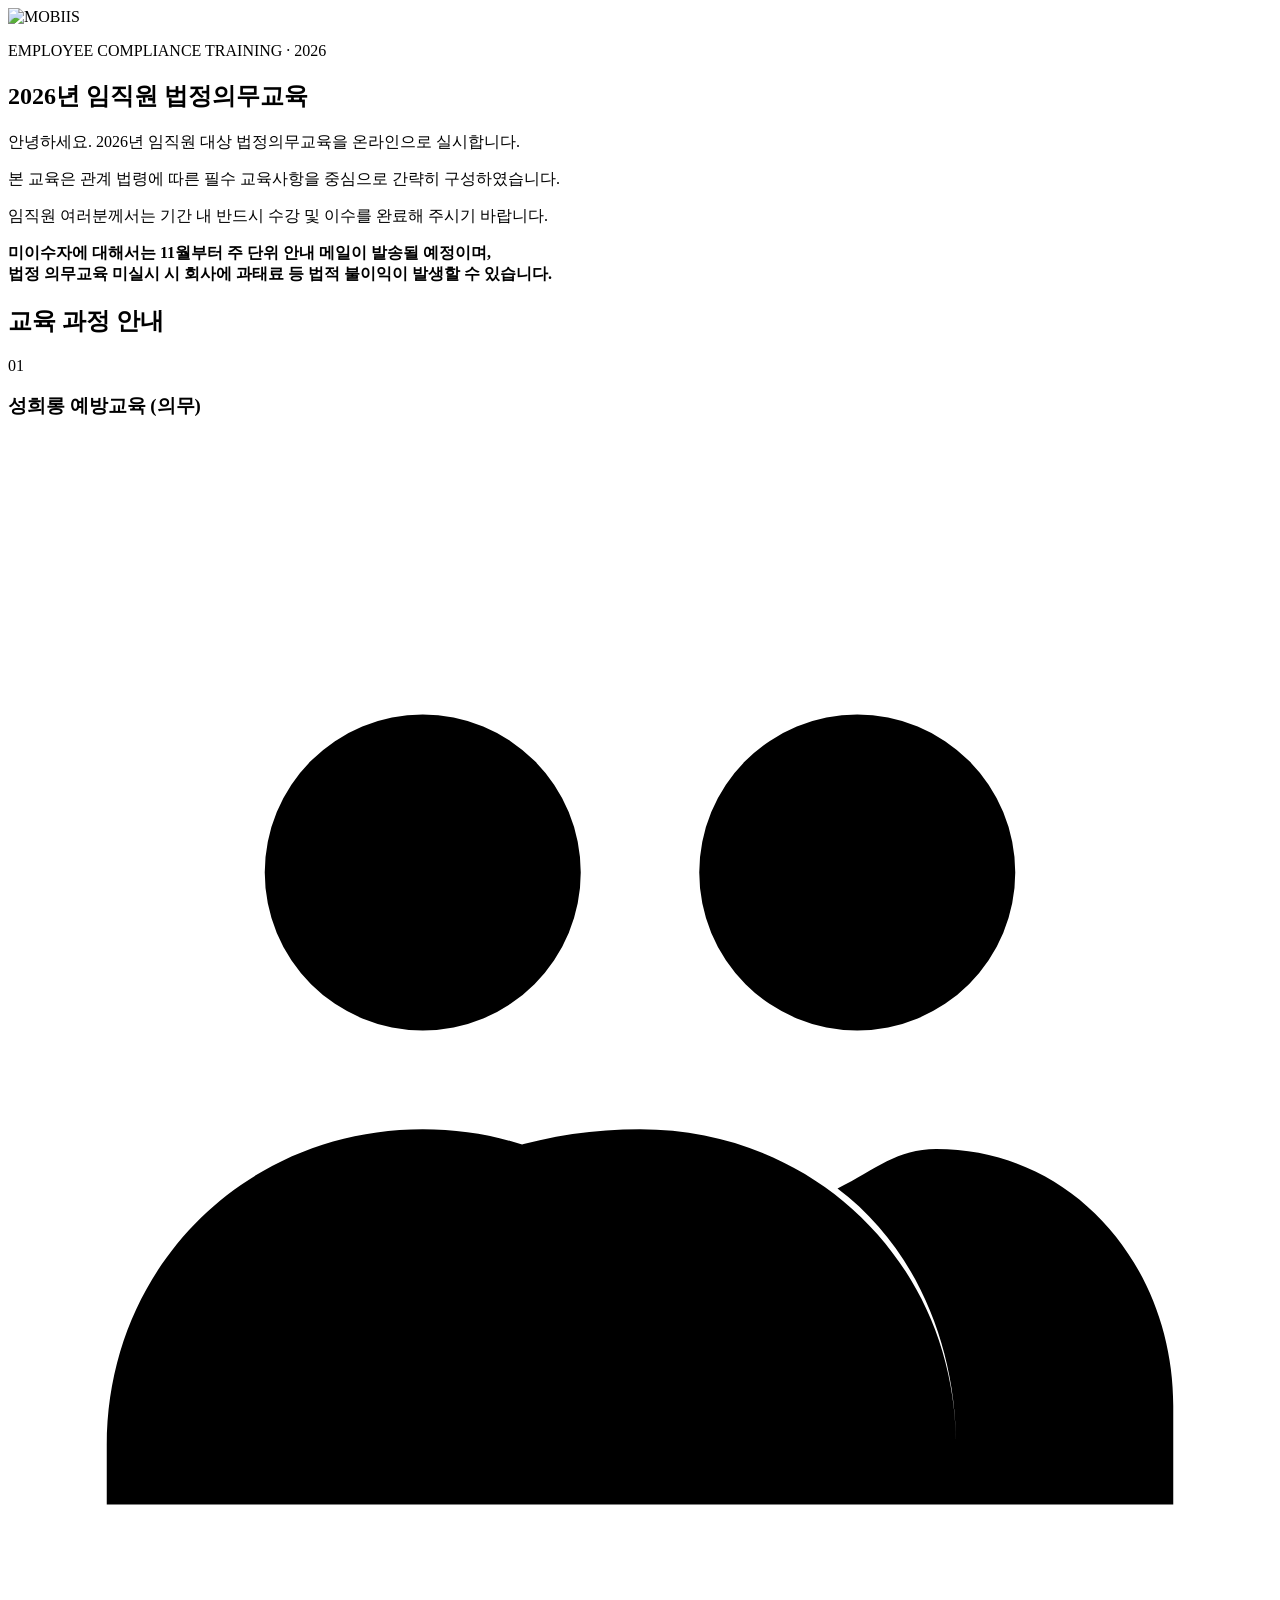
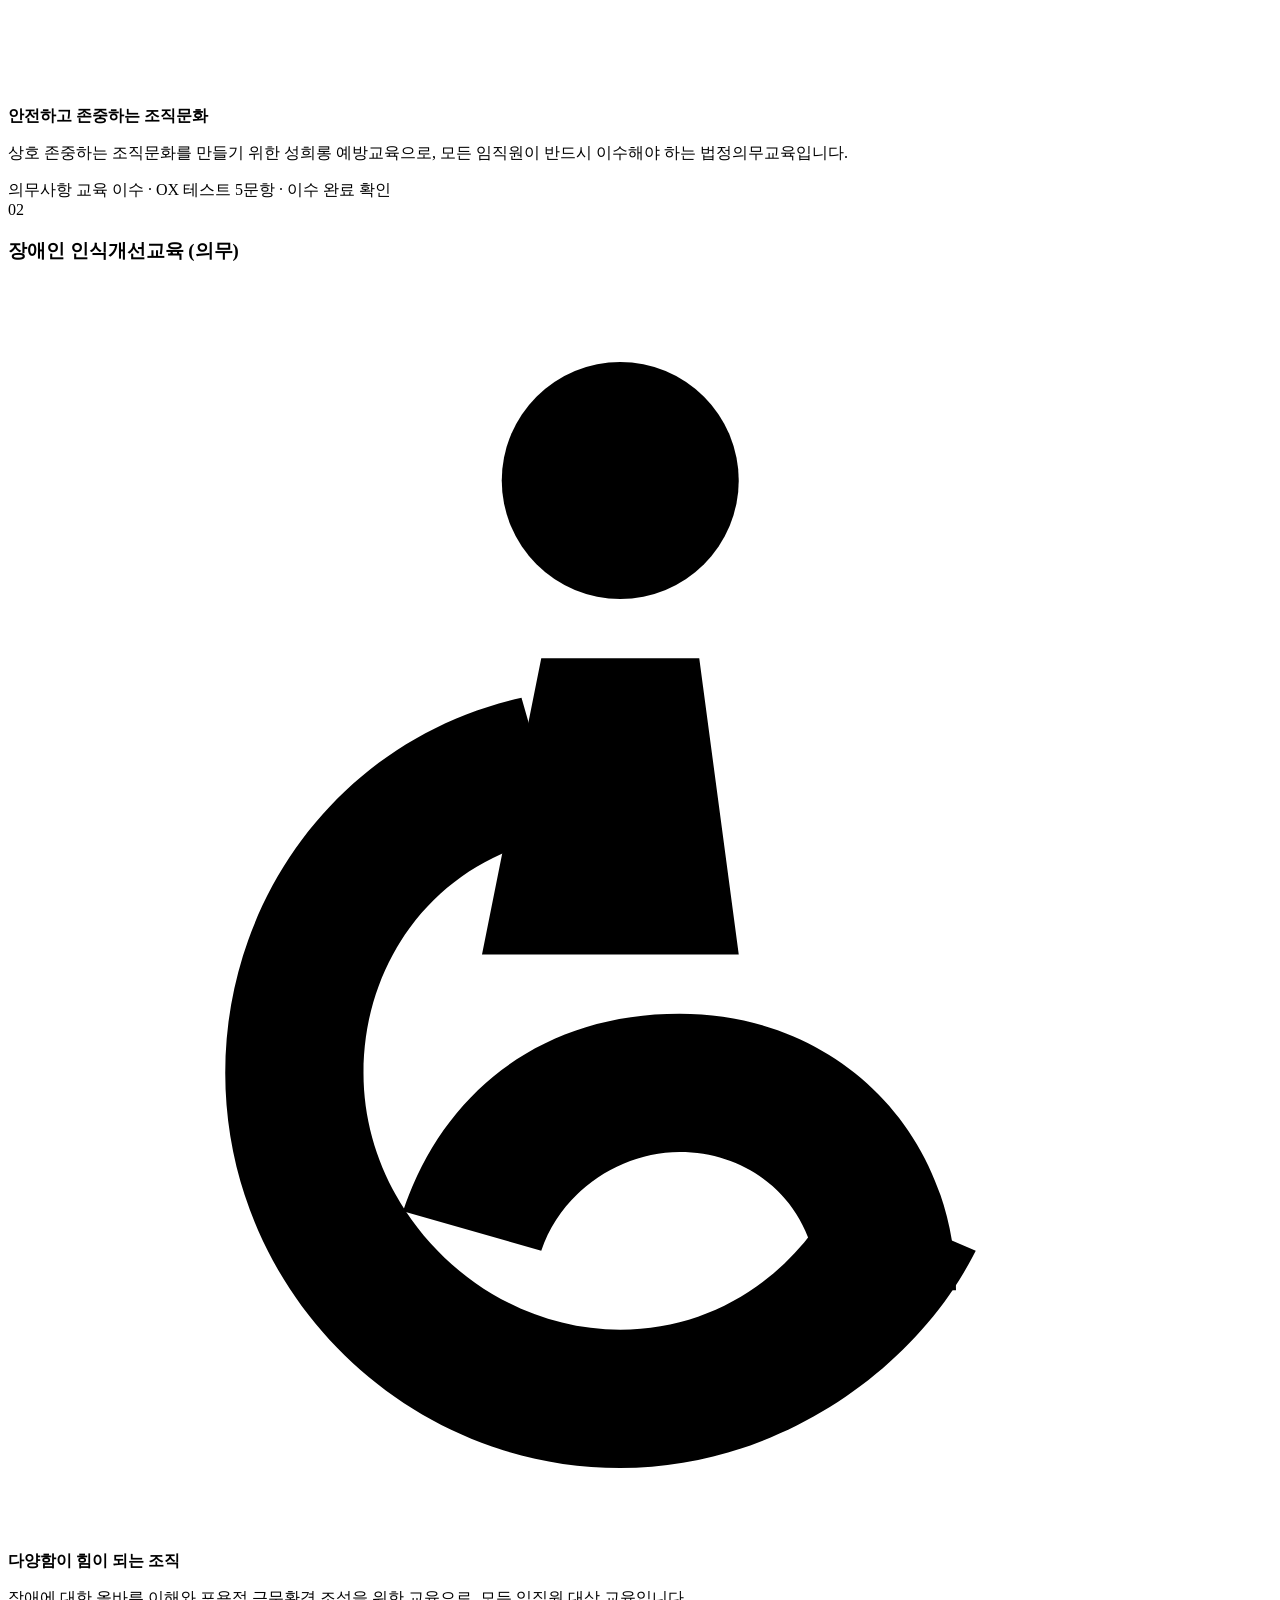
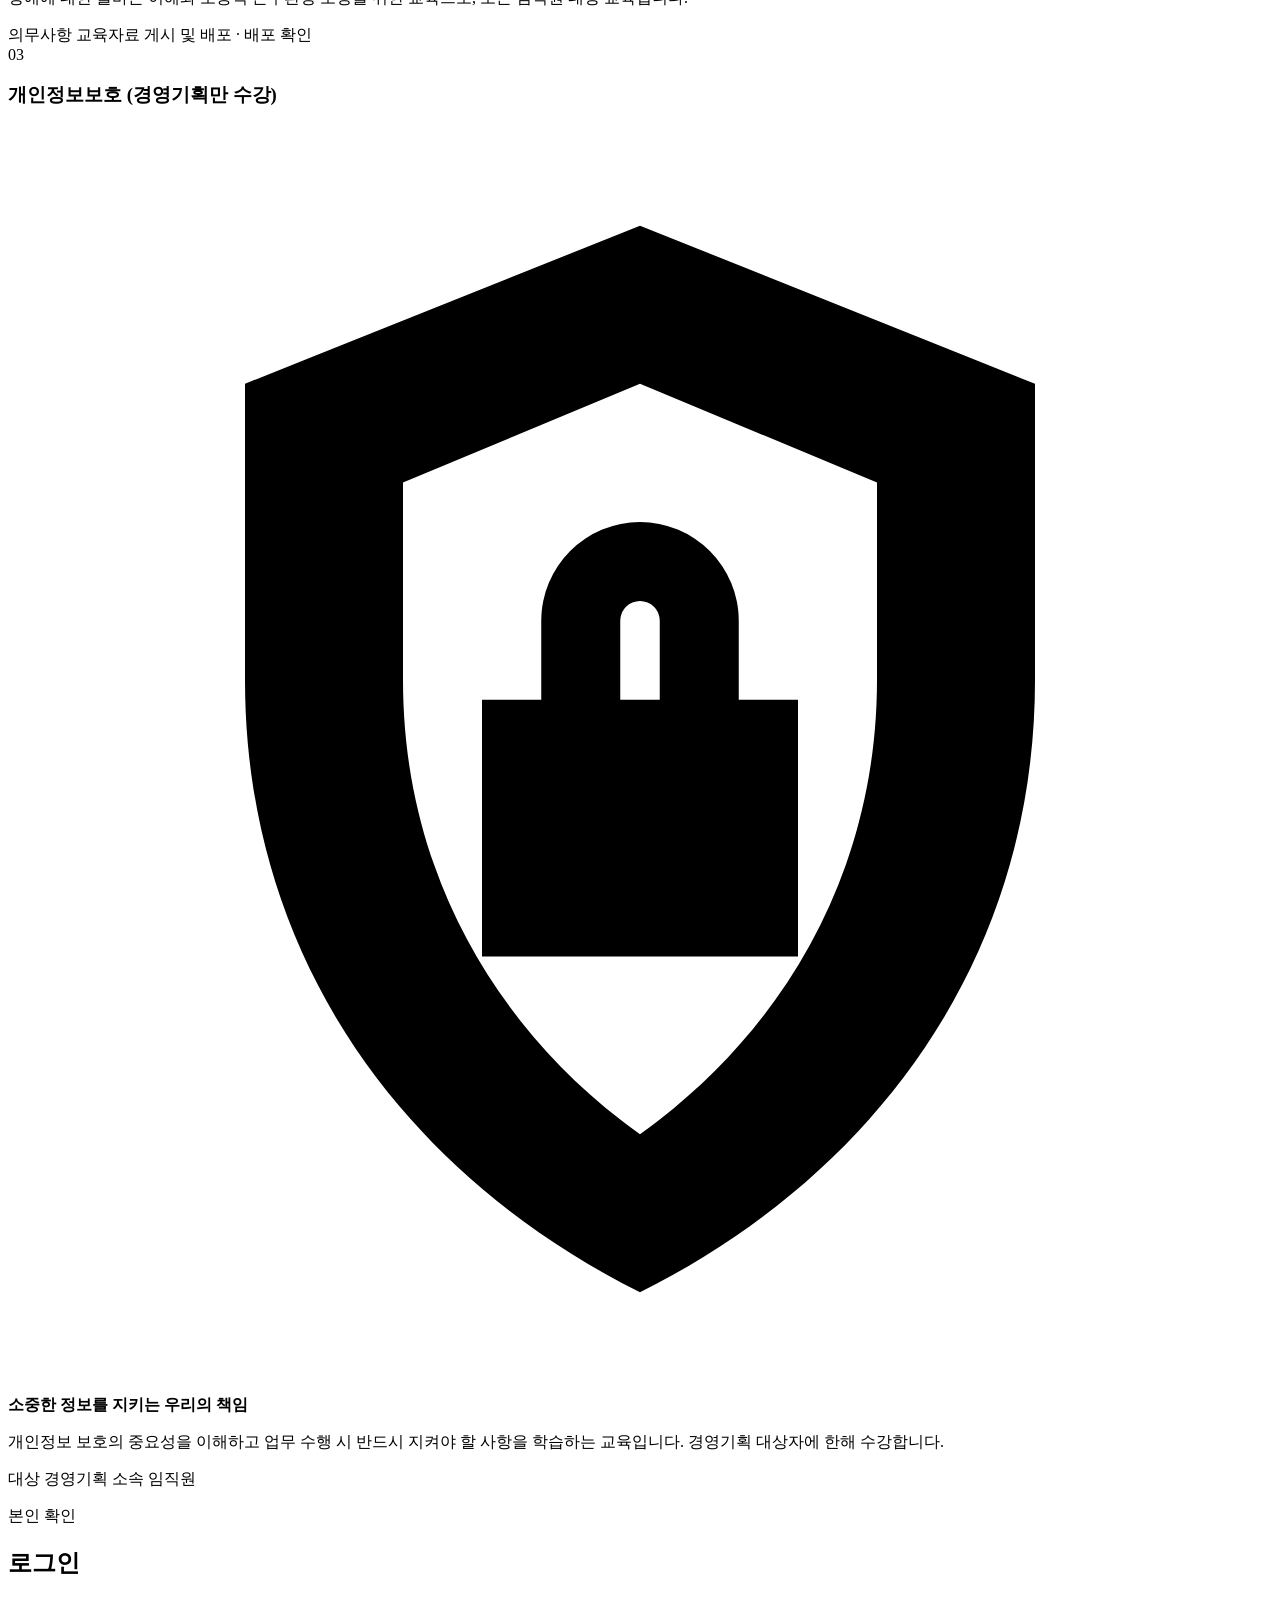
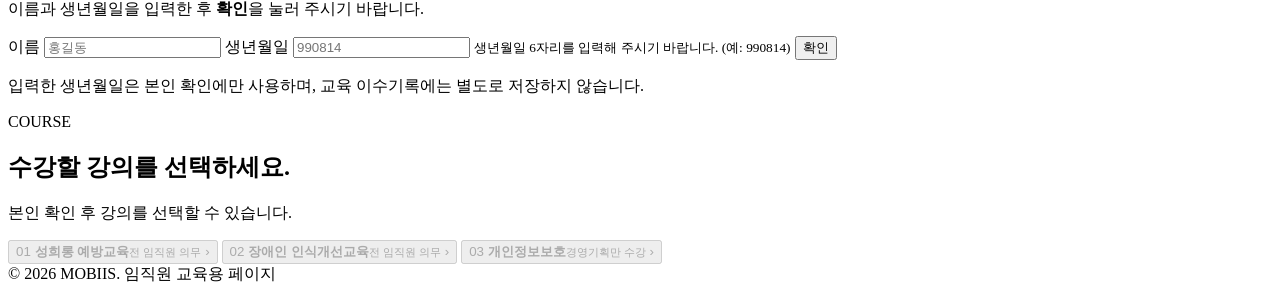
==== index.html @ 59dafa0e "Add education portal index.html" ====
<!doctype html>
<html lang="ko">
<head>
  <meta charset="utf-8" />
  <meta name="viewport" content="width=device-width, initial-scale=1" />
  <title>2026년 임직원 법정의무교육 | MOBIIS</title>
  <meta name="robots" content="noindex,nofollow" />
  <link rel="stylesheet" href="styles.css" />
</head>
<body>
  <header class="brandbar">
    <div class="page-width brandbar__inner">
      <img class="brand-logo" src="assets/mobiis-logo.jpg" alt="MOBIIS" />
    </div>
  </header>

  <main>
    <section class="hero">
      <div class="hero__decoration" aria-hidden="true"></div>
      <div class="page-width hero__inner">
        <div class="hero__copy">
          <p class="eyebrow">EMPLOYEE COMPLIANCE TRAINING · 2026</p>
          <h1>2026년 임직원 법정의무교육</h1>
          <div class="intro-copy">
            <p>안녕하세요. 2026년 임직원 대상 법정의무교육을 온라인으로 실시합니다.</p>
            <p>본 교육은 관계 법령에 따른 필수 교육사항을 중심으로 간략히 구성하였습니다.</p>
            <p>임직원 여러분께서는 기간 내 반드시 수강 및 이수를 완료해 주시기 바랍니다.</p>
          </div>
          <div class="notice-highlight">
            <strong>미이수자에 대해서는 11월부터 주 단위 안내 메일이 발송될 예정이며,</strong><br />
            <strong>법정 의무교육 미실시 시 회사에 과태료 등 법적 불이익이 발생할 수 있습니다.</strong>
          </div>
        </div>
      </div>
    </section>

    <section class="page-width course-summary" aria-labelledby="course-summary-title">
      <h2 id="course-summary-title" class="sr-only">교육 과정 안내</h2>

      <article class="course-card course-card--mandatory">
        <div class="course-card__no">01</div>
        <h3>성희롱 예방교육 <span>(의무)</span></h3>
        <div class="course-card__icon" aria-hidden="true">
          <svg viewBox="0 0 64 64"><path d="M21 30a8 8 0 1 0 0-16 8 8 0 0 0 0 16Zm22 0a8 8 0 1 0 0-16 8 8 0 0 0 0 16ZM5 51c0-9 7-16 16-16s16 7 16 16v3H5v-3Zm22 3v-3c0-5-2-10-6-13 3-2 7-3 11-3 9 0 16 7 16 16v3H27Zm20-18c7 0 12 6 12 13v5H48v-3c0-5-2-10-6-13 2-1 3-2 5-2Z"/></svg>
        </div>
        <div class="course-card__divider"></div>
        <strong class="course-card__slogan">안전하고 존중하는 조직문화</strong>
        <p>상호 존중하는 조직문화를 만들기 위한 성희롱 예방교육으로, 모든 임직원이 반드시 이수해야 하는 법정의무교육입니다.</p>
        <div class="requirements">
          <span class="requirements__label">의무사항</span>
          <span>교육 이수 · OX 테스트 5문항 · 이수 완료 확인</span>
        </div>
      </article>

      <article class="course-card course-card--mandatory">
        <div class="course-card__no">02</div>
        <h3>장애인 인식개선교육 <span>(의무)</span></h3>
        <div class="course-card__icon" aria-hidden="true">
          <svg viewBox="0 0 64 64"><circle cx="31" cy="10" r="6"/><path d="M27 19h8l2 15H24l3-15Zm7 18c8 0 14 6 14 14h-7c0-4-3-7-7-7-3 0-6 2-7 5l-7-2c2-6 7-10 14-10Z"/><path d="M26 29c-9 2-15 10-15 19 0 11 9 20 20 20 8 0 15-5 18-11l-7-3c-2 4-6 7-11 7-7 0-13-6-13-13 0-6 4-11 10-12l-2-7Z" transform="translate(0 -8)"/></svg>
        </div>
        <div class="course-card__divider"></div>
        <strong class="course-card__slogan">다양함이 힘이 되는 조직</strong>
        <p>장애에 대한 올바른 이해와 포용적 근무환경 조성을 위한 교육으로, 모든 임직원 대상 교육입니다.</p>
        <div class="requirements">
          <span class="requirements__label">의무사항</span>
          <span>교육자료 게시 및 배포 · 배포 확인</span>
        </div>
      </article>

      <article class="course-card">
        <div class="course-card__no">03</div>
        <h3>개인정보보호 <span>(경영기획만 수강)</span></h3>
        <div class="course-card__icon" aria-hidden="true">
          <svg viewBox="0 0 64 64"><path d="M32 5 52 13v15c0 14-8 25-20 31C20 53 12 42 12 28V13L32 5Zm0 8-12 5v10c0 10 5 18 12 23 7-5 12-13 12-23V18l-12-5Z"/><path d="M27 29v-4a5 5 0 0 1 10 0v4h3v13H24V29h3Zm4 0h2v-4a1 1 0 0 0-2 0v4Z"/></svg>
        </div>
        <div class="course-card__divider"></div>
        <strong class="course-card__slogan">소중한 정보를 지키는 우리의 책임</strong>
        <p>개인정보 보호의 중요성을 이해하고 업무 수행 시 반드시 지켜야 할 사항을 학습하는 교육입니다. 경영기획 대상자에 한해 수강합니다.</p>
        <div class="requirements requirements--optional">
          <span class="requirements__label">대상</span>
          <span>경영기획 소속 임직원</span>
        </div>
      </article>
    </section>

    <section class="page-width auth-panel" aria-labelledby="login-title">
      <div class="auth-panel__login">
        <p class="section-kicker">본인 확인</p>
        <h2 id="login-title">로그인</h2>
        <p class="auth-panel__desc">이름과 생년월일을 입력한 후 <b>확인</b>을 눌러 주시기 바랍니다.</p>

        <form id="loginForm" novalidate>
          <label>
            <span>이름</span>
            <input id="employeeName" name="employeeName" autocomplete="name" placeholder="홍길동" maxlength="20" required />
          </label>
          <label>
            <span>생년월일</span>
            <input id="birthDate" name="birthDate" inputmode="numeric" autocomplete="bday" placeholder="990814" maxlength="6" pattern="[0-9]{6}" required />
            <small>생년월일 6자리를 입력해 주시기 바랍니다. (예: 990814)</small>
          </label>
          <button id="loginButton" class="primary-button" type="submit">확인</button>
          <p id="loginMessage" class="form-message" role="status" aria-live="polite"></p>
        </form>
        <p class="privacy-note">입력한 생년월일은 본인 확인에만 사용하며, 교육 이수기록에는 별도로 저장하지 않습니다.</p>
      </div>

      <div class="auth-panel__courses">
        <div class="course-select-head">
          <p class="section-kicker">COURSE</p>
          <h2>수강할 강의를 선택하세요.</h2>
          <button id="logoutButton" type="button" hidden>로그아웃</button>
          <p id="loginStateText">본인 확인 후 강의를 선택할 수 있습니다.</p>
        </div>
        <div class="course-buttons">
          <button class="course-button course-button--mandatory" data-course="sexual" data-href="sexual-harassment.html" disabled>
            <span class="course-button__num">01</span>
            <span class="course-button__text"><b>성희롱 예방교육</b><small>전 임직원 의무</small></span>
            <span class="course-button__arrow">›</span>
          </button>
          <button class="course-button course-button--mandatory" data-course="disability" data-href="disability-awareness.html" disabled>
            <span class="course-button__num">02</span>
            <span class="course-button__text"><b>장애인 인식개선교육</b><small>전 임직원 의무</small></span>
            <span class="course-button__arrow">›</span>
          </button>
          <button class="course-button" data-course="privacy" data-href="privacy.html" disabled>
            <span class="course-button__num">03</span>
            <span class="course-button__text"><b>개인정보보호</b><small id="privacyCourseLabel">경영기획만 수강</small></span>
            <span class="course-button__arrow">›</span>
          </button>
        </div>
      </div>
    </section>
  </main>

  <footer class="site-footer">
    <div class="page-width">© 2026 MOBIIS. 임직원 교육용 페이지</div>
  </footer>

  <script src="config.js"></script>
  <script src="auth.js"></script>
  <script src="app.js"></script>
</body>
</html>
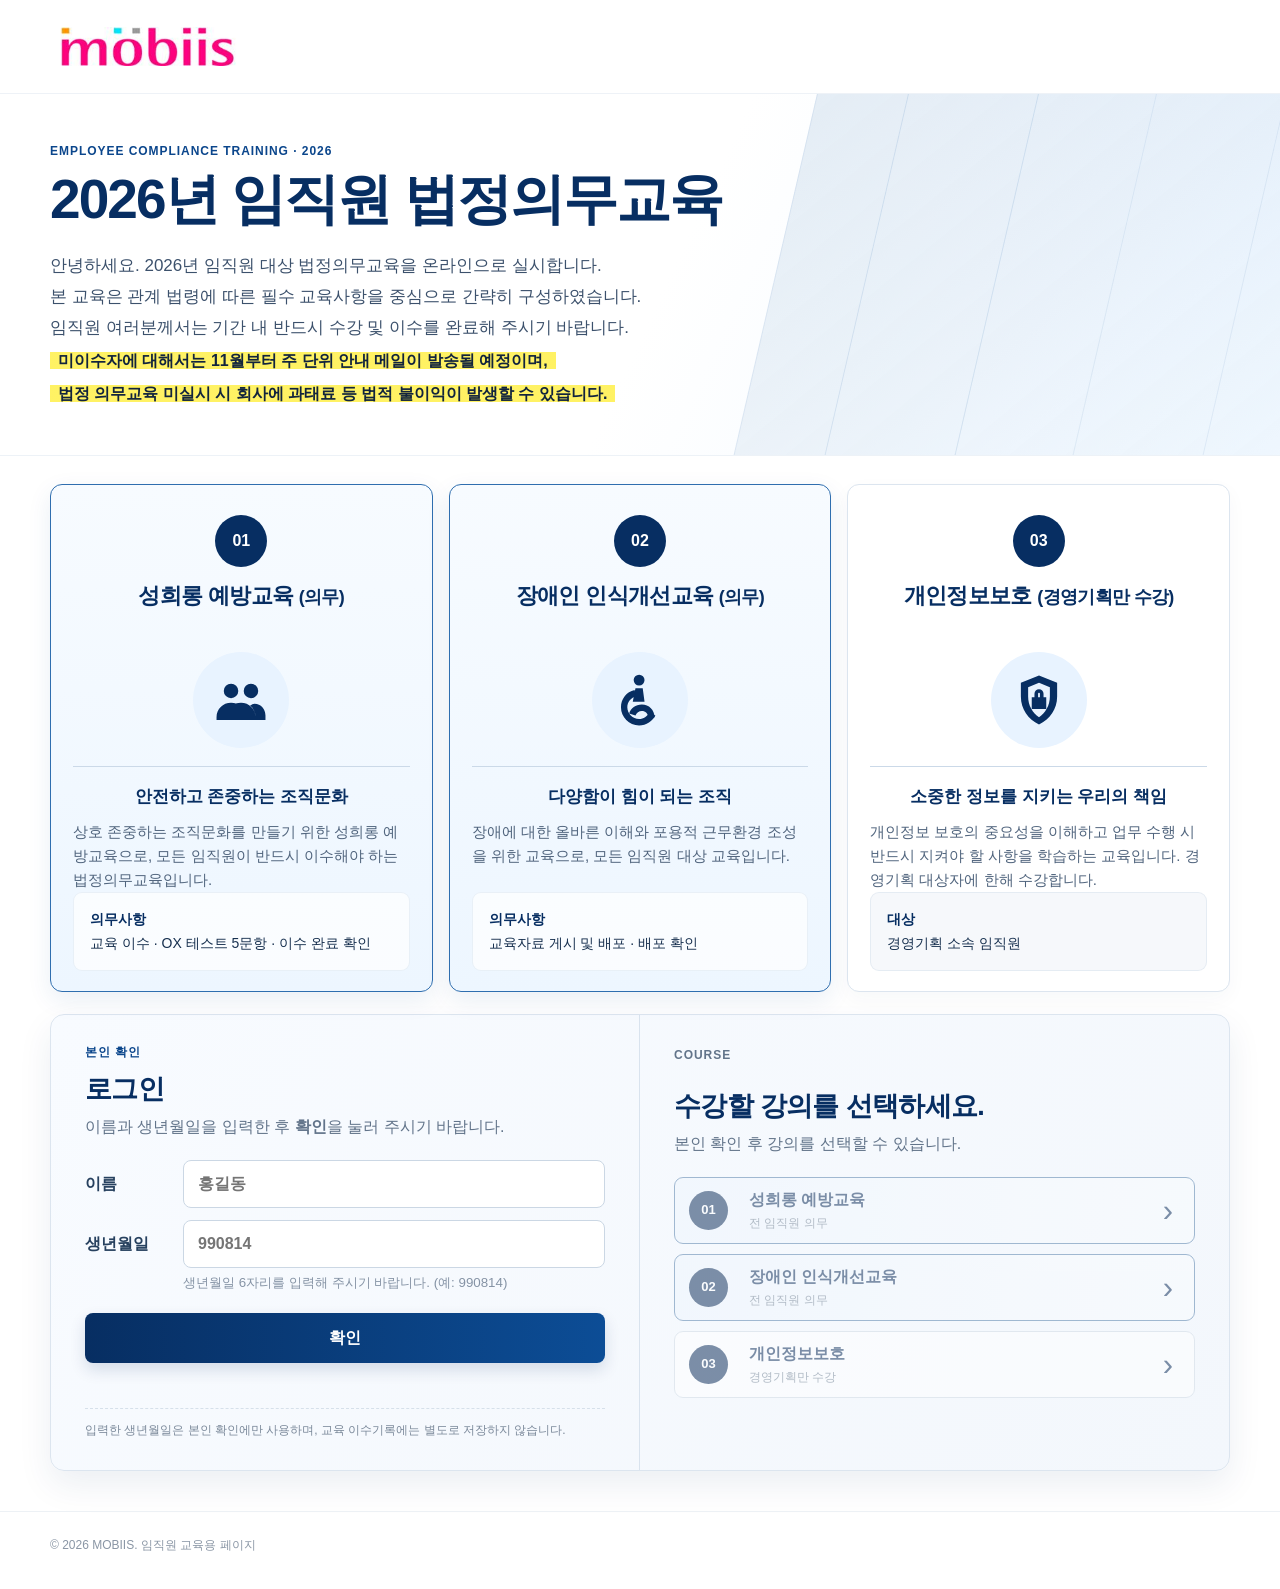
==== commit a95dc3c9: "Include original MOBIIS logo in homepage" ====
--- a/index.html
+++ b/index.html
@@ -10,7 +10,7 @@
 <body>
   <header class="brandbar">
     <div class="page-width brandbar__inner">
-      <img class="brand-logo" src="assets/mobiis-logo.jpg" alt="MOBIIS" />
+      <img class="brand-logo" src="[data-uri]" alt="MOBIIS" />
     </div>
   </header>
 
--- a/styles.css
+++ b/styles.css
@@ -0,0 +1,100 @@
+:root {
+  --navy: #072e62;
+  --navy-2: #0b468c;
+  --navy-3: #dfeeff;
+  --ink: #17304f;
+  --muted: #62748a;
+  --line: #dce5ef;
+  --panel: #f7faff;
+  --yellow: #fff15a;
+  --white: #fff;
+  --shadow: 0 14px 34px rgba(7, 46, 98, .08);
+}
+* { box-sizing: border-box; }
+html { scroll-behavior: smooth; }
+body { margin: 0; color: var(--ink); background: #fff; font-family: Pretendard, "Noto Sans KR", "Apple SD Gothic Neo", "Malgun Gothic", Arial, sans-serif; line-height: 1.6; }
+button, input { font: inherit; }
+button { cursor: pointer; }
+.page-width { width: min(1180px, calc(100% - 48px)); margin: 0 auto; }
+.sr-only { position: absolute; width: 1px; height: 1px; padding: 0; margin: -1px; overflow: hidden; clip: rect(0,0,0,0); white-space: nowrap; border: 0; }
+.brandbar { height: 94px; display: flex; align-items: center; background: rgba(255,255,255,.97); border-bottom: 1px solid #eef2f7; }
+.brandbar__inner { display: flex; align-items: center; }
+.brand-logo { width: 193px; height: auto; display: block; }
+.hero { position: relative; overflow: hidden; background: linear-gradient(115deg, #fff 0%, #fff 52%, #edf6ff 100%); border-bottom: 1px solid #edf2f7; }
+.hero__inner { min-height: 350px; display: flex; align-items: center; position: relative; z-index: 1; }
+.hero__copy { width: min(830px, 76%); padding: 48px 0 44px; }
+.hero__decoration { position: absolute; right: -60px; top: -120px; width: 560px; height: 560px; opacity: .95; background: linear-gradient(135deg, rgba(15,88,163,.12), rgba(255,255,255,.2)); transform: skewX(-13deg); border-left: 1px solid rgba(16,88,163,.14); }
+.hero__decoration::before, .hero__decoration::after { content: ""; position: absolute; inset: 40px 90px; border-left: 1px solid rgba(15,88,163,.12); border-right: 1px solid rgba(15,88,163,.08); transform: skewX(0); }
+.hero__decoration::after { inset: 0 220px; }
+.eyebrow, .section-kicker { margin: 0 0 6px; color: var(--navy-2); font-weight: 800; letter-spacing: .08em; font-size: 12px; }
+h1 { margin: 0 0 20px; color: var(--navy); font-size: clamp(34px, 5vw, 55px); line-height: 1.17; letter-spacing: -.035em; }
+.intro-copy { font-size: 17px; color: #3c516c; }
+.intro-copy p { margin: 4px 0; }
+.notice-highlight { display: inline; margin-top: 12px; color: #12243d; font-size: 16px; line-height: 2.05; background: linear-gradient(transparent 8%, rgba(255,241,90,.94) 8% 89%, transparent 89%); box-decoration-break: clone; -webkit-box-decoration-break: clone; padding: 2px 8px; }
+.course-summary { display: grid; grid-template-columns: repeat(3, 1fr); gap: 16px; padding: 28px 0 22px; }
+.course-card { position: relative; min-height: 490px; padding: 30px 22px 20px; border: 1px solid var(--line); border-radius: 12px; background: #fff; box-shadow: 0 7px 20px rgba(14,50,89,.035); text-align: center; display: flex; flex-direction: column; }
+.course-card--mandatory { background: linear-gradient(180deg, #f7fbff 0%, #edf6ff 100%); border-color: #2f6eaf; box-shadow: 0 8px 24px rgba(24,82,143,.09); }
+.course-card__no { width: 52px; height: 52px; border-radius: 50%; display: grid; place-items: center; margin: 0 auto 10px; background: var(--navy); color: #fff; font-weight: 800; }
+.course-card h3 { min-height: 58px; margin: 4px 0 13px; color: var(--navy); font-size: 22px; line-height: 1.35; letter-spacing: -.03em; }
+.course-card h3 span { font-size: .82em; white-space: nowrap; }
+.course-card__icon { width: 96px; height: 96px; margin: 0 auto 18px; border-radius: 50%; display: grid; place-items: center; background: #e8f3ff; }
+.course-card__icon svg { width: 58px; height: 58px; fill: var(--navy); }
+.course-card__divider { height: 1px; background: #cbd9e8; margin-bottom: 16px; }
+.course-card__slogan { display: block; margin-bottom: 10px; color: var(--navy); font-size: 17px; }
+.course-card p { margin: 0; text-align: left; color: #51657e; font-size: 15px; }
+.requirements { margin-top: auto; padding: 15px 16px; border-radius: 9px; background: rgba(255,255,255,.7); border: 1px solid rgba(11,70,140,.07); text-align: left; font-size: 14px; }
+.requirements__label { display: block; color: var(--navy); font-weight: 800; margin-bottom: 2px; }
+.requirements--optional { background: #f6f8fb; }
+.auth-panel { display: grid; grid-template-columns: 1fr 1fr; border: 1px solid var(--line); background: linear-gradient(130deg, #f8fbff, #f3f7fc); border-radius: 14px; box-shadow: var(--shadow); margin-top: 0; margin-bottom: 40px; overflow: hidden; }
+.auth-panel__login, .auth-panel__courses { padding: 28px 34px 30px; }
+.auth-panel__login { border-right: 1px solid #d9e3ee; }
+.auth-panel h2 { margin: 0; color: var(--navy); font-size: 27px; letter-spacing: -.025em; }
+.auth-panel__desc, .course-select-head p { margin: 3px 0 20px; color: var(--muted); }
+#loginForm label { display: grid; grid-template-columns: 90px 1fr; align-items: center; gap: 8px; margin: 12px 0; font-weight: 700; color: #27415f; }
+#loginForm input { width: 100%; height: 48px; border: 1px solid #cbd7e4; border-radius: 8px; padding: 0 14px; outline: none; background: #fff; color: #193450; transition: border .15s, box-shadow .15s; }
+#loginForm input:focus { border-color: #4d82ba; box-shadow: 0 0 0 3px rgba(41,105,170,.12); }
+#loginForm label small { grid-column: 2; margin-top: -4px; font-weight: 400; color: #8593a5; }
+.primary-button { width: 100%; height: 50px; margin-top: 8px; border: 0; border-radius: 8px; background: linear-gradient(90deg, var(--navy), #0c4d96); color: #fff; font-weight: 800; box-shadow: 0 7px 16px rgba(7,46,98,.14); }
+.primary-button:disabled { opacity: .55; cursor: wait; }
+.form-message { min-height: 25px; margin: 10px 0 0; font-size: 14px; font-weight: 700; }
+.form-message.is-error { color: #b42318; }
+.form-message.is-success { color: #167047; }
+.privacy-note { margin: 10px 0 0; padding-top: 12px; border-top: 1px dashed #d6e0ea; color: #7b899a; font-size: 12px; }
+.course-select-head h2 { margin-bottom: 0; }
+.course-buttons { display: grid; gap: 10px; }
+.course-button { width: 100%; min-height: 67px; display: grid; grid-template-columns: 52px 1fr 24px; align-items: center; gap: 8px; border: 1px solid #cedae6; border-radius: 9px; background: #fff; color: var(--navy); text-align: left; padding: 8px 14px; transition: transform .15s, box-shadow .15s, border-color .15s, opacity .15s; }
+.course-button--mandatory { background: linear-gradient(90deg, #eef6ff, #f9fcff); border-color: #4d7fb2; }
+.course-button:not(:disabled):hover { transform: translateY(-1px); box-shadow: 0 8px 18px rgba(7,46,98,.10); border-color: var(--navy-2); }
+.course-button:disabled { cursor: not-allowed; opacity: .52; filter: grayscale(.15); }
+.course-button.is-completed::after { content: "이수완료"; position: absolute; right: 42px; font-size: 11px; background: #e6f6ee; color: #167047; padding: 2px 7px; border-radius: 999px; font-weight: 800; }
+.course-button { position: relative; }
+.course-button__num { width: 39px; height: 39px; border-radius: 50%; display: grid; place-items: center; background: var(--navy); color: #fff; font-weight: 800; font-size: 13px; }
+.course-button__text b, .course-button__text small { display: block; }
+.course-button__text b { font-size: 16px; }
+.course-button__text small { margin-top: 1px; color: #728499; font-size: 12px; font-weight: 500; }
+.course-button__arrow { text-align: center; font-size: 31px; line-height: 1; font-weight: 300; }
+.site-footer { border-top: 1px solid #edf1f5; color: #8a96a5; font-size: 12px; padding: 24px 0 34px; }
+@media (max-width: 900px) {
+  .page-width { width: min(100% - 30px, 760px); }
+  .brandbar { height: 78px; }
+  .brand-logo { width: 158px; }
+  .hero__inner { min-height: auto; }
+  .hero__copy { width: 100%; padding: 38px 0; }
+  .hero__decoration { opacity: .3; right: -330px; }
+  .course-summary { grid-template-columns: 1fr; }
+  .course-card { min-height: auto; }
+  .course-card p { text-align: center; }
+  .requirements { margin-top: 22px; }
+  .auth-panel { grid-template-columns: 1fr; }
+  .auth-panel__login { border-right: 0; border-bottom: 1px solid #d9e3ee; }
+}
+@media (max-width: 520px) {
+  .page-width { width: min(100% - 22px, 760px); }
+  h1 { font-size: 35px; }
+  .intro-copy { font-size: 15px; }
+  .notice-highlight { font-size: 14px; line-height: 2.15; }
+  .course-card { padding-left: 18px; padding-right: 18px; }
+  .auth-panel__login, .auth-panel__courses { padding: 24px 18px; }
+  #loginForm label { grid-template-columns: 1fr; gap: 4px; }
+  #loginForm label small { grid-column: 1; }
+}
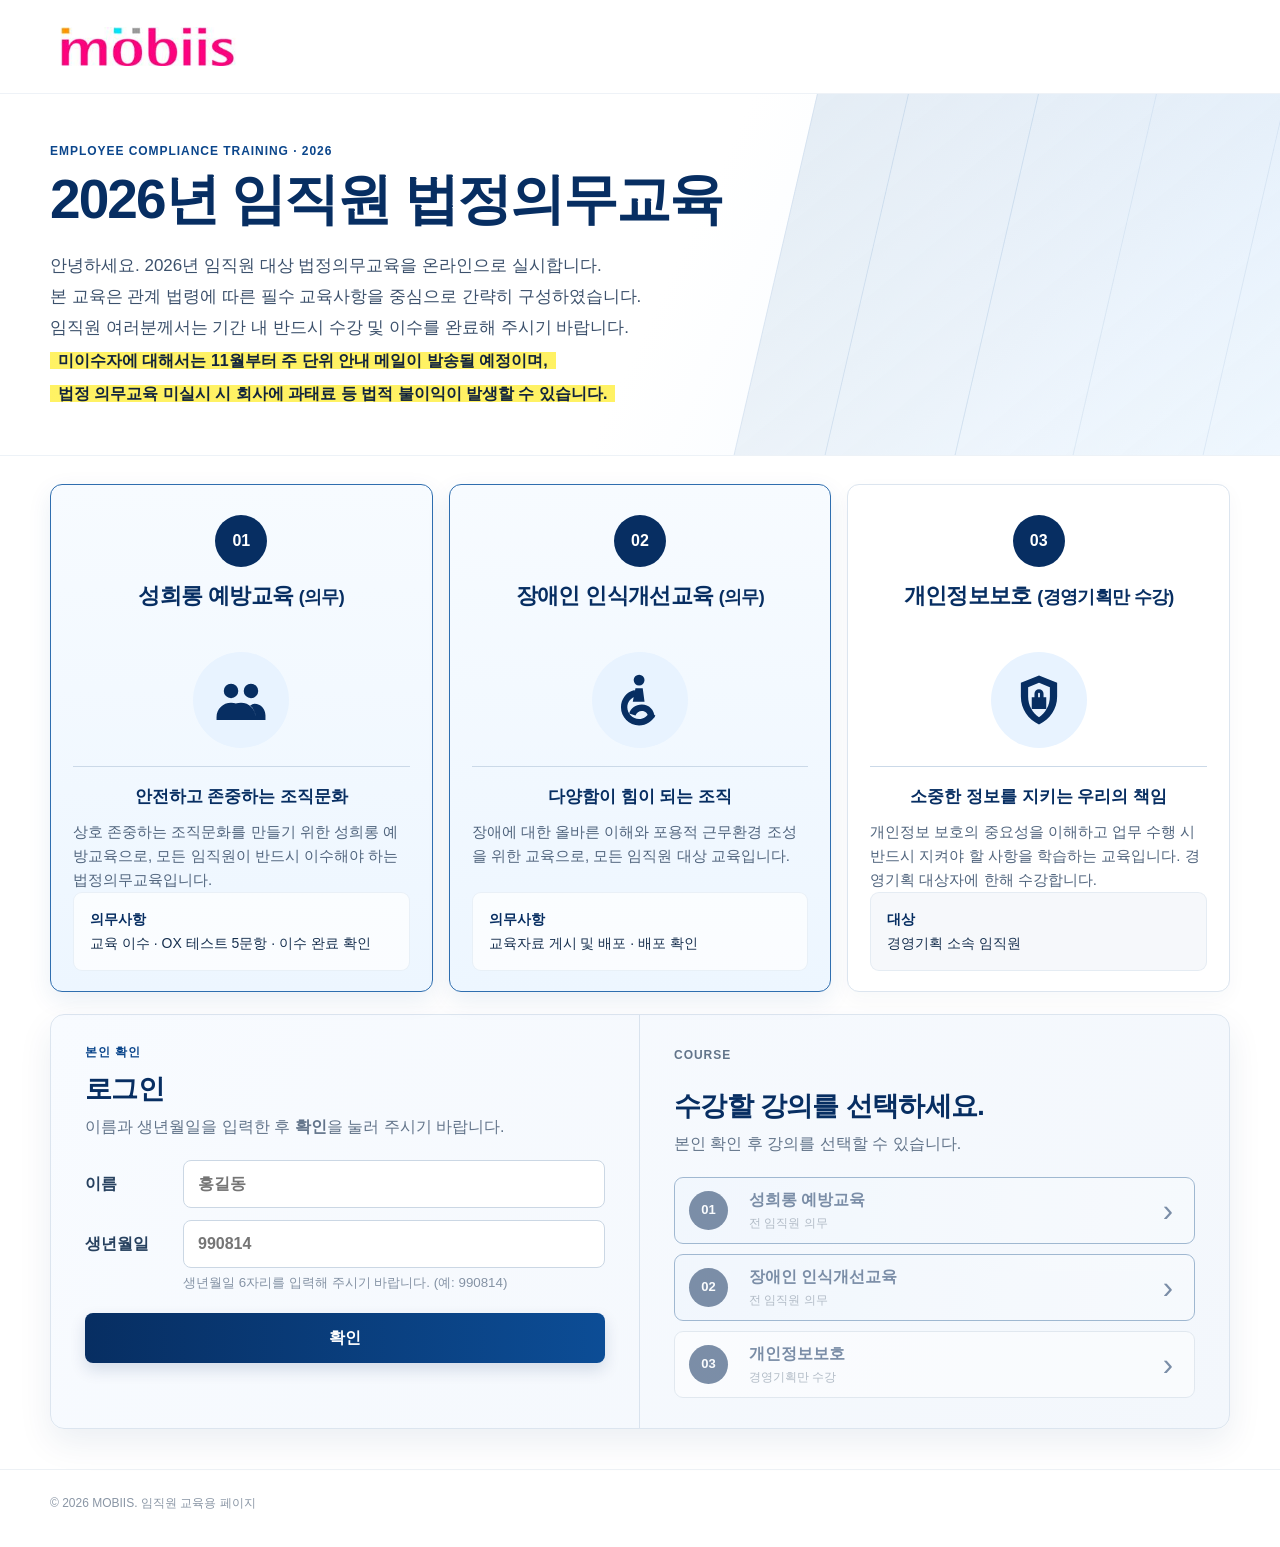
==== commit 1b892d6d: "Remove birth date storage notice from login panel" ====
--- a/index.html
+++ b/index.html
@@ -102,7 +102,6 @@
           <button id="loginButton" class="primary-button" type="submit">확인</button>
           <p id="loginMessage" class="form-message" role="status" aria-live="polite"></p>
         </form>
-        <p class="privacy-note">입력한 생년월일은 본인 확인에만 사용하며, 교육 이수기록에는 별도로 저장하지 않습니다.</p>
       </div>
 
       <div class="auth-panel__courses">
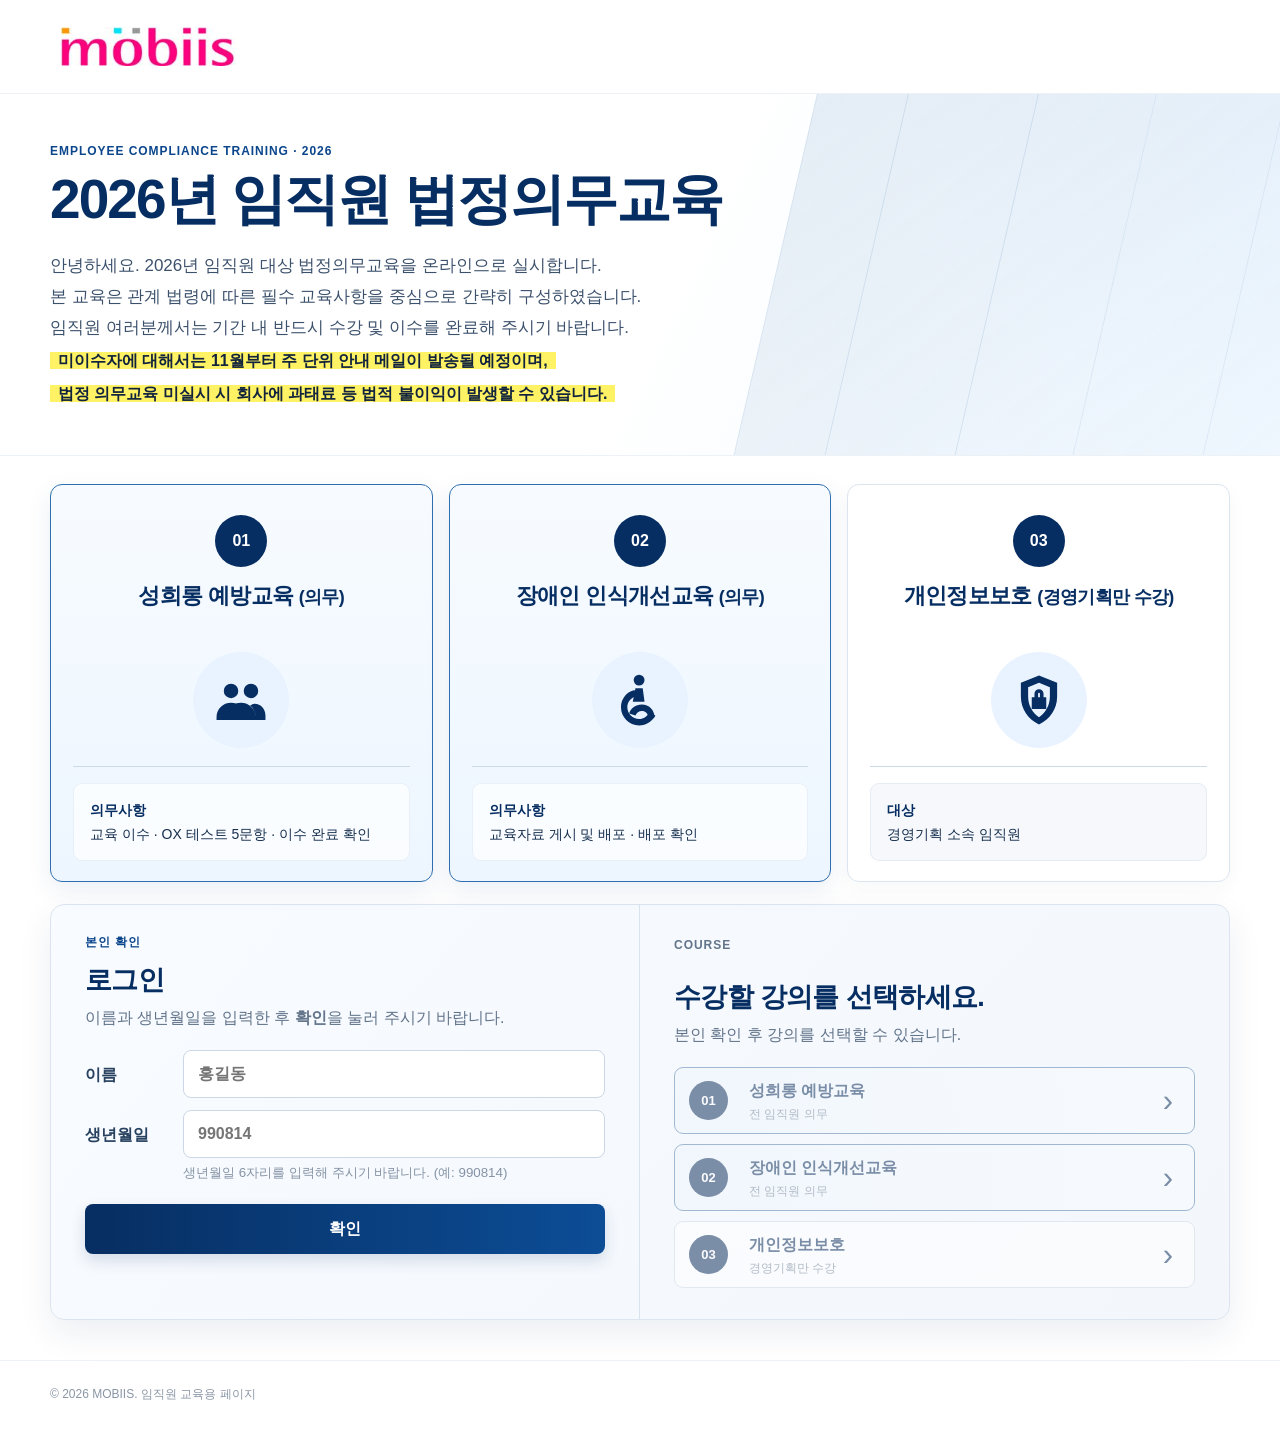
==== commit c8ed6f41: "Simplify training home and show completed courses; improve login reliability" ====
--- a/index.html
+++ b/index.html
@@ -5,7 +5,7 @@
   <meta name="viewport" content="width=device-width, initial-scale=1" />
   <title>2026년 임직원 법정의무교육 | MOBIIS</title>
   <meta name="robots" content="noindex,nofollow" />
-  <link rel="stylesheet" href="styles.css" />
+  <link rel="stylesheet" href="styles.css?v=20261006-4" />
 </head>
 <body>
   <header class="brandbar">
@@ -30,6 +30,7 @@
             <strong>미이수자에 대해서는 11월부터 주 단위 안내 메일이 발송될 예정이며,</strong><br />
             <strong>법정 의무교육 미실시 시 회사에 과태료 등 법적 불이익이 발생할 수 있습니다.</strong>
           </div>
+          <p id="allCoursesCompleted" class="all-courses-completed" role="status" hidden>모든 교육을 수강 완료 하셨습니다.</p>
         </div>
       </div>
     </section>
@@ -44,8 +45,6 @@
           <svg viewBox="0 0 64 64"><path d="M21 30a8 8 0 1 0 0-16 8 8 0 0 0 0 16Zm22 0a8 8 0 1 0 0-16 8 8 0 0 0 0 16ZM5 51c0-9 7-16 16-16s16 7 16 16v3H5v-3Zm22 3v-3c0-5-2-10-6-13 3-2 7-3 11-3 9 0 16 7 16 16v3H27Zm20-18c7 0 12 6 12 13v5H48v-3c0-5-2-10-6-13 2-1 3-2 5-2Z"/></svg>
         </div>
         <div class="course-card__divider"></div>
-        <strong class="course-card__slogan">안전하고 존중하는 조직문화</strong>
-        <p>상호 존중하는 조직문화를 만들기 위한 성희롱 예방교육으로, 모든 임직원이 반드시 이수해야 하는 법정의무교육입니다.</p>
         <div class="requirements">
           <span class="requirements__label">의무사항</span>
           <span>교육 이수 · OX 테스트 5문항 · 이수 완료 확인</span>
@@ -59,8 +58,6 @@
           <svg viewBox="0 0 64 64"><circle cx="31" cy="10" r="6"/><path d="M27 19h8l2 15H24l3-15Zm7 18c8 0 14 6 14 14h-7c0-4-3-7-7-7-3 0-6 2-7 5l-7-2c2-6 7-10 14-10Z"/><path d="M26 29c-9 2-15 10-15 19 0 11 9 20 20 20 8 0 15-5 18-11l-7-3c-2 4-6 7-11 7-7 0-13-6-13-13 0-6 4-11 10-12l-2-7Z" transform="translate(0 -8)"/></svg>
         </div>
         <div class="course-card__divider"></div>
-        <strong class="course-card__slogan">다양함이 힘이 되는 조직</strong>
-        <p>장애에 대한 올바른 이해와 포용적 근무환경 조성을 위한 교육으로, 모든 임직원 대상 교육입니다.</p>
         <div class="requirements">
           <span class="requirements__label">의무사항</span>
           <span>교육자료 게시 및 배포 · 배포 확인</span>
@@ -74,8 +71,6 @@
           <svg viewBox="0 0 64 64"><path d="M32 5 52 13v15c0 14-8 25-20 31C20 53 12 42 12 28V13L32 5Zm0 8-12 5v10c0 10 5 18 12 23 7-5 12-13 12-23V18l-12-5Z"/><path d="M27 29v-4a5 5 0 0 1 10 0v4h3v13H24V29h3Zm4 0h2v-4a1 1 0 0 0-2 0v4Z"/></svg>
         </div>
         <div class="course-card__divider"></div>
-        <strong class="course-card__slogan">소중한 정보를 지키는 우리의 책임</strong>
-        <p>개인정보 보호의 중요성을 이해하고 업무 수행 시 반드시 지켜야 할 사항을 학습하는 교육입니다. 경영기획 대상자에 한해 수강합니다.</p>
         <div class="requirements requirements--optional">
           <span class="requirements__label">대상</span>
           <span>경영기획 소속 임직원</span>
@@ -114,17 +109,17 @@
         <div class="course-buttons">
           <button class="course-button course-button--mandatory" data-course="sexual" data-href="sexual-harassment.html" disabled>
             <span class="course-button__num">01</span>
-            <span class="course-button__text"><b>성희롱 예방교육</b><small>전 임직원 의무</small></span>
+            <span class="course-button__text"><b>성희롱 예방교육 <span class="course-completion-label" hidden>수강완료</span></b><small>전 임직원 의무</small></span>
             <span class="course-button__arrow">›</span>
           </button>
           <button class="course-button course-button--mandatory" data-course="disability" data-href="disability-awareness.html" disabled>
             <span class="course-button__num">02</span>
-            <span class="course-button__text"><b>장애인 인식개선교육</b><small>전 임직원 의무</small></span>
+            <span class="course-button__text"><b>장애인 인식개선교육 <span class="course-completion-label" hidden>수강완료</span></b><small>전 임직원 의무</small></span>
             <span class="course-button__arrow">›</span>
           </button>
           <button class="course-button" data-course="privacy" data-href="privacy.html" disabled>
             <span class="course-button__num">03</span>
-            <span class="course-button__text"><b>개인정보보호</b><small id="privacyCourseLabel">경영기획만 수강</small></span>
+            <span class="course-button__text"><b>개인정보보호 <span class="course-completion-label" hidden>수강완료</span></b><small id="privacyCourseLabel">경영기획만 수강</small></span>
             <span class="course-button__arrow">›</span>
           </button>
         </div>
@@ -137,7 +132,7 @@
   </footer>
 
   <script src="config.js"></script>
-  <script src="auth.js"></script>
-  <script src="app.js"></script>
+  <script src="auth.js?v=20261006-4"></script>
+  <script src="app.js?v=20261006-4"></script>
 </body>
 </html>
--- a/styles.css
+++ b/styles.css
@@ -32,7 +32,7 @@
 .intro-copy p { margin: 4px 0; }
 .notice-highlight { display: inline; margin-top: 12px; color: #12243d; font-size: 16px; line-height: 2.05; background: linear-gradient(transparent 8%, rgba(255,241,90,.94) 8% 89%, transparent 89%); box-decoration-break: clone; -webkit-box-decoration-break: clone; padding: 2px 8px; }
 .course-summary { display: grid; grid-template-columns: repeat(3, 1fr); gap: 16px; padding: 28px 0 22px; }
-.course-card { position: relative; min-height: 490px; padding: 30px 22px 20px; border: 1px solid var(--line); border-radius: 12px; background: #fff; box-shadow: 0 7px 20px rgba(14,50,89,.035); text-align: center; display: flex; flex-direction: column; }
+.course-card { position: relative; min-height: 350px; padding: 30px 22px 20px; border: 1px solid var(--line); border-radius: 12px; background: #fff; box-shadow: 0 7px 20px rgba(14,50,89,.035); text-align: center; display: flex; flex-direction: column; }
 .course-card--mandatory { background: linear-gradient(180deg, #f7fbff 0%, #edf6ff 100%); border-color: #2f6eaf; box-shadow: 0 8px 24px rgba(24,82,143,.09); }
 .course-card__no { width: 52px; height: 52px; border-radius: 50%; display: grid; place-items: center; margin: 0 auto 10px; background: var(--navy); color: #fff; font-weight: 800; }
 .course-card h3 { min-height: 58px; margin: 4px 0 13px; color: var(--navy); font-size: 22px; line-height: 1.35; letter-spacing: -.03em; }
@@ -66,7 +66,6 @@
 .course-button--mandatory { background: linear-gradient(90deg, #eef6ff, #f9fcff); border-color: #4d7fb2; }
 .course-button:not(:disabled):hover { transform: translateY(-1px); box-shadow: 0 8px 18px rgba(7,46,98,.10); border-color: var(--navy-2); }
 .course-button:disabled { cursor: not-allowed; opacity: .52; filter: grayscale(.15); }
-.course-button.is-completed::after { content: "이수완료"; position: absolute; right: 42px; font-size: 11px; background: #e6f6ee; color: #167047; padding: 2px 7px; border-radius: 999px; font-weight: 800; }
 .course-button { position: relative; }
 .course-button__num { width: 39px; height: 39px; border-radius: 50%; display: grid; place-items: center; background: var(--navy); color: #fff; font-weight: 800; font-size: 13px; }
 .course-button__text b, .course-button__text small { display: block; }
@@ -98,3 +97,7 @@
   #loginForm label { grid-template-columns: 1fr; gap: 4px; }
   #loginForm label small { grid-column: 1; }
 }
+
+.course-button.is-completed .course-button__num { background: #c92a2a; }
+.course-completion-label { color: #c92a2a; font-size: 13px; font-weight: 800; margin-left: 8px; white-space: nowrap; }
+.all-courses-completed { color: #c92a2a; font-size: 18px; font-weight: 800; margin: 16px 0 0; }
